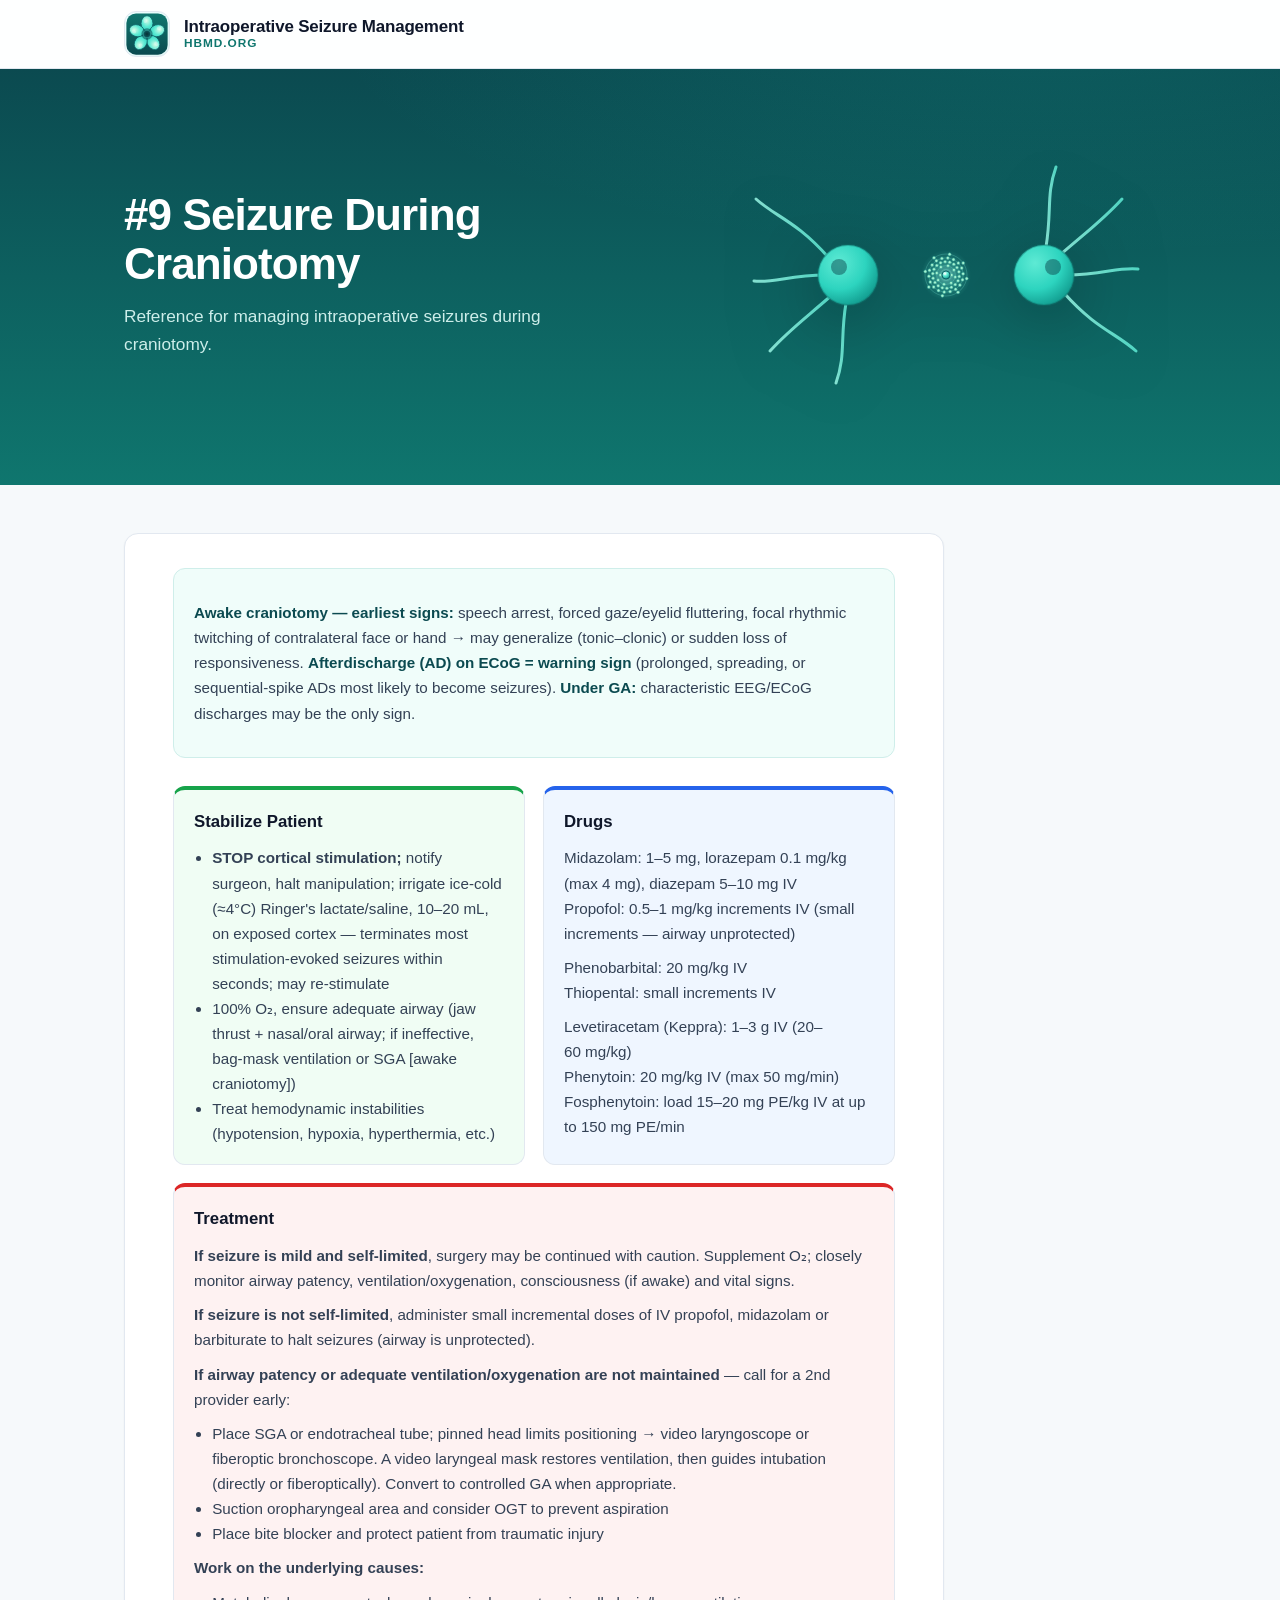
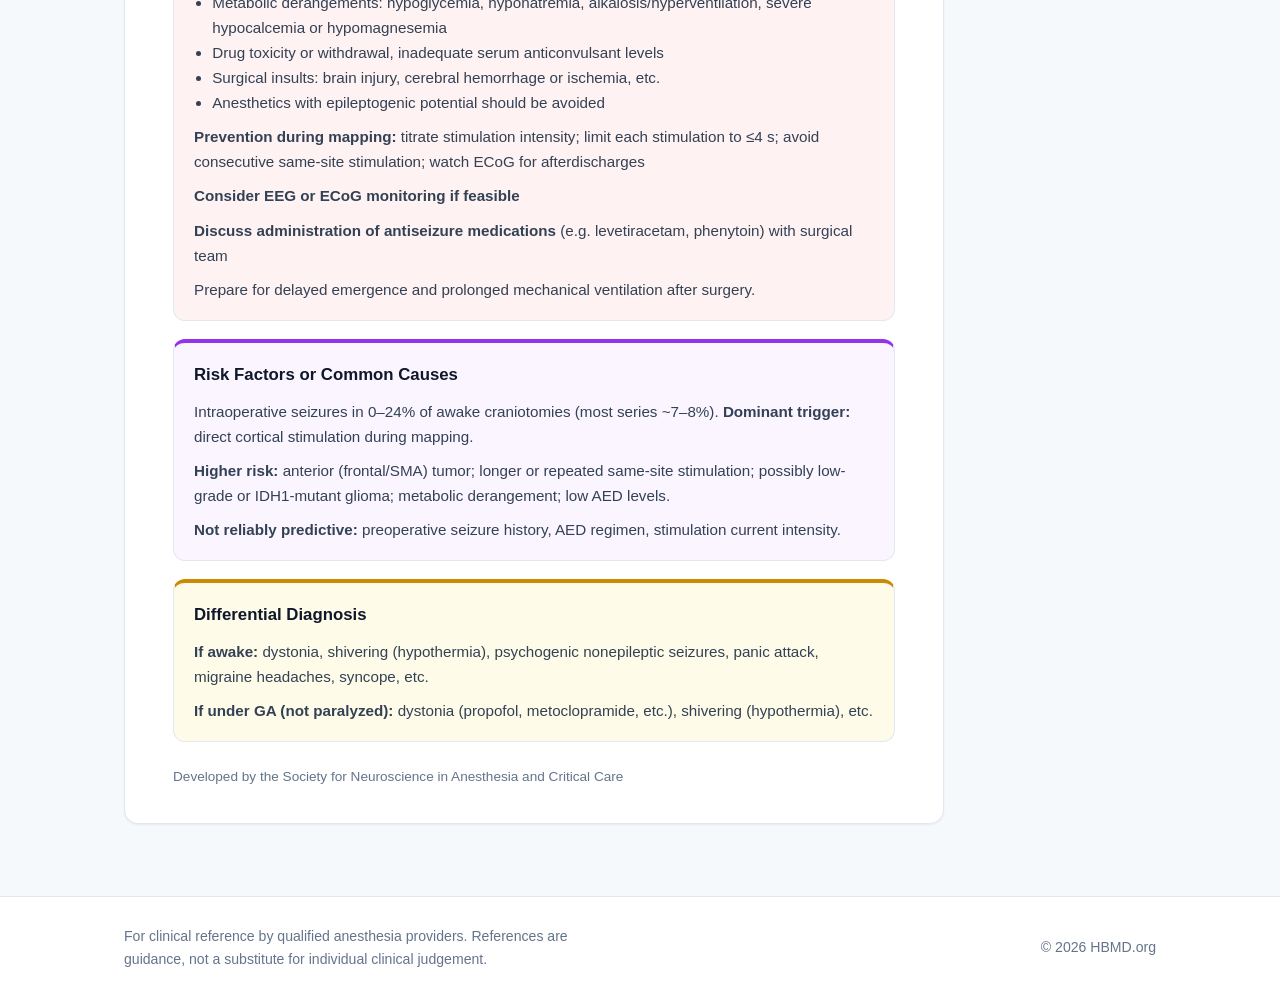
==== index.html @ 7f41ca07 "First iteration" ====
<!DOCTYPE html>
<html lang="en">
<head>
  <meta charset="utf-8" />
  <meta name="viewport" content="width=device-width, initial-scale=1" />
  <title>Seizure During Craniotomy — HBMD.org</title>
  <link rel="icon" href="assets/gaba-receptor.svg" type="image/svg+xml" />
  <link rel="stylesheet" href="assets/style.css" />
  <script data-goatcounter="https://hbmd.goatcounter.com/count"
      async src="//gc.zgo.at/count.js"></script>
</head>
<body>
<header class="site-header">
  <div class="container header-inner">
    <a class="brand" href="index.html">
      <img class="brand__logo" src="assets/gaba-receptor.svg" alt="GABA receptor logo" />
      <span class="brand__text">
        <span class="brand__title">Intraoperative Seizure Management</span>
        <span class="brand__sub">HBMD.org</span>
      </span>
    </a>
  </div>
</header>

<section class="hero">
  <div class="container hero-inner">
    <div>
      <h1>#9 Seizure During Craniotomy</h1>
      <p>Reference for managing intraoperative seizures during craniotomy.</p>
    </div>
    <img class="hero__art" src="assets/neurons-xenon.svg" alt="Two neurons with a xenon atom at the synapse" />
  </div>
</section>

<main>
  <div class="container">
    <article class="prose">
      <div class="callout">
        <p>
          <strong>Awake craniotomy — earliest signs:</strong> speech arrest, forced gaze/eyelid fluttering,
          focal rhythmic twitching of contralateral face or hand &rarr; may generalize (tonic&ndash;clonic) or
          sudden loss of responsiveness. <strong>Afterdischarge (AD) on ECoG = warning sign</strong>
          (prolonged, spreading, or sequential-spike ADs most likely to become seizures).
          <strong>Under GA:</strong> characteristic EEG/ECoG discharges may be the only sign.
        </p>
      </div>

      <div class="panel-grid">
        <div class="panel panel--stabilize">
          <h2>Stabilize Patient</h2>
          <ul>
            <li><strong>STOP cortical stimulation;</strong> notify surgeon, halt manipulation; irrigate ice-cold (&asymp;4&deg;C) Ringer's lactate/saline, 10&ndash;20&nbsp;mL, on exposed cortex &mdash; terminates most stimulation-evoked seizures within seconds; may re-stimulate</li>
            <li>100% O&#8322;, ensure adequate airway (jaw thrust + nasal/oral airway; if ineffective, bag-mask ventilation or SGA [awake craniotomy])</li>
            <li>Treat hemodynamic instabilities (hypotension, hypoxia, hyperthermia, etc.)</li>
          </ul>
        </div>

        <div class="panel panel--drugs">
          <h2>Drugs</h2>
          <p>Midazolam: 1&ndash;5&nbsp;mg, lorazepam 0.1&nbsp;mg/kg (max 4&nbsp;mg), diazepam 5&ndash;10&nbsp;mg IV<br>
          Propofol: 0.5&ndash;1&nbsp;mg/kg increments IV (small increments &mdash; airway unprotected)</p>
          <p>Phenobarbital: 20&nbsp;mg/kg IV<br>
          Thiopental: small increments IV</p>
          <p>Levetiracetam (Keppra): 1&ndash;3&nbsp;g IV (20&ndash;60&nbsp;mg/kg)<br>
          Phenytoin: 20&nbsp;mg/kg IV (max 50&nbsp;mg/min)<br>
          Fosphenytoin: load 15&ndash;20&nbsp;mg PE/kg IV at up to 150&nbsp;mg PE/min</p>
        </div>

        <div class="panel panel--treatment panel--full">
          <h2>Treatment</h2>
          <p><strong>If seizure is mild and self-limited</strong>, surgery may be continued with caution. Supplement O&#8322;; closely monitor airway patency, ventilation/oxygenation, consciousness (if awake) and vital signs.</p>
          <p><strong>If seizure is not self-limited</strong>, administer small incremental doses of IV propofol, midazolam or barbiturate to halt seizures (airway is unprotected).</p>
          <p><strong>If airway patency or adequate ventilation/oxygenation are not maintained</strong> &mdash; call for a 2nd provider early:</p>
          <ul>
            <li>Place SGA or endotracheal tube; pinned head limits positioning &rarr; video laryngoscope or fiberoptic bronchoscope. A video laryngeal mask restores ventilation, then guides intubation (directly or fiberoptically). Convert to controlled GA when appropriate.</li>
            <li>Suction oropharyngeal area and consider OGT to prevent aspiration</li>
            <li>Place bite blocker and protect patient from traumatic injury</li>
          </ul>
          <p><strong>Work on the underlying causes:</strong></p>
          <ul>
            <li>Metabolic derangements: hypoglycemia, hyponatremia, alkalosis/hyperventilation, severe hypocalcemia or hypomagnesemia</li>
            <li>Drug toxicity or withdrawal, inadequate serum anticonvulsant levels</li>
            <li>Surgical insults: brain injury, cerebral hemorrhage or ischemia, etc.</li>
            <li>Anesthetics with epileptogenic potential should be avoided</li>
          </ul>
          <p><strong>Prevention during mapping:</strong> titrate stimulation intensity; limit each stimulation to &le;4&nbsp;s; avoid consecutive same-site stimulation; watch ECoG for afterdischarges</p>
          <p><strong>Consider EEG or ECoG monitoring if feasible</strong></p>
          <p><strong>Discuss administration of antiseizure medications</strong> (e.g. levetiracetam, phenytoin) with surgical team</p>
          <p>Prepare for delayed emergence and prolonged mechanical ventilation after surgery.</p>
        </div>

        <div class="panel panel--risk panel--full">
          <h2>Risk Factors or Common Causes</h2>
          <p>Intraoperative seizures in 0&ndash;24% of awake craniotomies (most series ~7&ndash;8%). <strong>Dominant trigger:</strong> direct cortical stimulation during mapping.</p>
          <p><strong>Higher risk:</strong> anterior (frontal/SMA) tumor; longer or repeated same-site stimulation; possibly low-grade or IDH1-mutant glioma; metabolic derangement; low AED levels.</p>
          <p><strong>Not reliably predictive:</strong> preoperative seizure history, AED regimen, stimulation current intensity.</p>
        </div>

        <div class="panel panel--ddx panel--full">
          <h2>Differential Diagnosis</h2>
          <p><strong>If awake:</strong> dystonia, shivering (hypothermia), psychogenic nonepileptic seizures, panic attack, migraine headaches, syncope, etc.</p>
          <p><strong>If under GA (not paralyzed):</strong> dystonia (propofol, metoclopramide, etc.), shivering (hypothermia), etc.</p>
        </div>
      </div>

      <p class="protocol-credit">Developed by the Society for Neuroscience in Anesthesia and Critical Care</p>
    </article>
  </div>
</main>

<footer class="site-footer">
  <div class="container footer-inner">
    <span class="disclaimer">For clinical reference by qualified anesthesia providers. References are guidance, not a substitute for individual clinical judgement.</span>
    <span>&copy; 2026 HBMD.org</span>
  </div>
</footer>
</body>
</html>
---- assets/style.css ----
/* Neuro Anesthesia Protocols — stylesheet
   Modern, professional, clinical teal/blue theme. */

:root {
  --teal-900: #0b4a50;
  --teal-800: #0d5a61;
  --teal-700: #0f766e;
  --teal-600: #128a80;
  --teal-500: #14b8a6;
  --teal-050: #ecfeff;

  --ink: #0f172a;
  --body: #334155;
  --muted: #64748b;
  --bg: #f6f9fb;
  --surface: #ffffff;
  --border: #e2e8f0;
  --shadow: 0 1px 2px rgba(15, 23, 42, .04), 0 8px 24px rgba(15, 23, 42, .06);
  --shadow-sm: 0 1px 2px rgba(15, 23, 42, .06);

  --maxw: 1080px;
  --radius: 14px;
  --font: -apple-system, BlinkMacSystemFont, "Segoe UI", Roboto, Helvetica, Arial,
    "Helvetica Neue", sans-serif;
}

* { box-sizing: border-box; }

.sr-only {
  position: absolute; width: 1px; height: 1px;
  padding: 0; margin: -1px; overflow: hidden;
  clip: rect(0, 0, 0, 0); white-space: nowrap; border: 0;
}

html { scroll-behavior: smooth; }

body {
  margin: 0;
  font-family: var(--font);
  color: var(--body);
  background: var(--bg);
  line-height: 1.65;
  -webkit-font-smoothing: antialiased;
}

a { color: var(--teal-700); text-decoration: none; }
a:hover { text-decoration: underline; }

.container { max-width: var(--maxw); margin: 0 auto; padding: 0 24px; }

/* ---------- Header ---------- */
.site-header {
  position: sticky;
  top: 0;
  z-index: 50;
  background: rgba(255, 255, 255, .88);
  backdrop-filter: saturate(180%) blur(10px);
  border-bottom: 1px solid var(--border);
}

.header-inner {
  display: flex;
  align-items: center;
  gap: 16px;
  min-height: 68px;
}

.brand {
  display: flex;
  align-items: center;
  gap: 14px;
  color: var(--ink);
  font-weight: 700;
}
.brand:hover { text-decoration: none; }

.brand__logo {
  width: 46px;
  height: 46px;
  flex: none;
  border-radius: 12px;
  background: linear-gradient(135deg, var(--teal-050), #dff6f4);
  border: 1px solid var(--border);
  object-fit: cover;
  display: block;
}

.brand__text { display: flex; flex-direction: column; line-height: 1.15; }
.brand__title { font-size: 1.06rem; letter-spacing: -.01em; }
.brand__sub {
  font-size: .74rem;
  font-weight: 600;
  color: var(--teal-700);
  text-transform: uppercase;
  letter-spacing: .08em;
}

/* ---------- Hero ---------- */
.hero {
  background:
    radial-gradient(1200px 380px at 82% -10%, rgba(20, 184, 166, .16), transparent 60%),
    linear-gradient(180deg, #0b4a50 0%, #0f766e 100%);
  color: #eafaf8;
  overflow: hidden;
}
.hero-inner {
  display: grid;
  grid-template-columns: 1.15fr .85fr;
  gap: 32px;
  align-items: center;
  padding: 56px 24px 60px;
}
.hero h1 {
  margin: 0 0 14px;
  font-size: clamp(1.9rem, 4vw, 2.75rem);
  line-height: 1.1;
  letter-spacing: -.02em;
  color: #ffffff;
}
.hero p { margin: 0; font-size: 1.08rem; color: #cdeeea; max-width: 46ch; }
.hero__art {
  width: 100%;
  height: auto;
  max-width: 420px;
  justify-self: end;
  filter: drop-shadow(0 12px 30px rgba(0, 0, 0, .25));
}

/* ---------- Main ---------- */
main { padding: 48px 0 72px; }

/* ---------- Protocol article ---------- */
.article-wrap { display: grid; grid-template-columns: 1fr; gap: 24px; }
.prose {
  background: var(--surface);
  border: 1px solid var(--border);
  border-radius: var(--radius);
  box-shadow: var(--shadow-sm);
  padding: 34px clamp(20px, 4vw, 48px);
  max-width: 820px;
}
.prose h2 { color: var(--ink); margin-top: 1.8em; font-size: 1.3rem; }
.prose h3 { color: var(--ink); font-size: 1.08rem; }
.prose h2:first-child, .prose h3:first-child { margin-top: 0; }
.prose ul, .prose ol { padding-left: 1.3em; }
.prose table { border-collapse: collapse; width: 100%; margin: 1em 0; font-size: .95rem; }
.prose th, .prose td { border: 1px solid var(--border); padding: 8px 12px; text-align: left; }
.prose th { background: var(--teal-050); color: var(--teal-900); }
.prose h1 {
  color: var(--ink); font-size: 1.6rem; letter-spacing: -.01em;
  margin: 0 0 .6em; padding-bottom: .3em; border-bottom: 1px solid var(--border);
}
.prose code {
  background: #f1f5f9; border: 1px solid var(--border); border-radius: 5px;
  padding: .1em .4em; font-size: .9em;
}
.prose pre {
  background: #0b4a50; color: #eafaf8; border-radius: 10px;
  padding: 14px 16px; overflow-x: auto;
}
.prose pre code { background: none; border: 0; padding: 0; color: inherit; }
.prose img { max-width: 100%; height: auto; border-radius: 8px; }
.prose blockquote {
  margin: 1em 0; padding: .4em 1em; color: var(--muted);
  border-left: 3px solid var(--teal-500); background: #f8fafc; border-radius: 0 8px 8px 0;
}

/* Anchored headings clear the sticky header when jumped to */
.prose h1, .prose h2, .prose h3, .prose h4 { scroll-margin-top: 84px; }

/* Intro callout summarizing the earliest warning signs */
.callout {
  background: #f0fdfa;
  border: 1px solid #cfeeea;
  border-radius: 12px;
  padding: 16px 20px;
  margin: 0 0 28px;
  font-size: .95rem;
  color: var(--body);
}
.callout strong { color: var(--teal-900); }

/* Color-coded protocol panels, mirroring the source reference card */
.panel-grid {
  display: grid;
  grid-template-columns: 1fr 1fr;
  gap: 18px;
  margin: 0 0 18px;
}
.panel {
  border-radius: 12px;
  padding: 18px 20px;
  border: 1px solid var(--border);
  border-top-width: 4px;
}
.panel h2 {
  margin: 0 0 10px;
  font-size: 1.05rem;
  color: var(--ink);
}
.panel p, .panel ul { margin: 0 0 .6em; font-size: .95rem; }
.panel ul:last-child, .panel p:last-child { margin-bottom: 0; }
.panel ul { padding-left: 1.2em; }
.panel--full { grid-column: 1 / -1; }

.panel--stabilize { background: #f0fdf4; border-top-color: #16a34a; }
.panel--drugs { background: #eff6ff; border-top-color: #2563eb; }
.panel--treatment { background: #fef2f2; border-top-color: #dc2626; }
.panel--risk { background: #faf5ff; border-top-color: #9333ea; }
.panel--ddx { background: #fefce8; border-top-color: #ca8a04; }

.protocol-credit {
  font-size: .85rem; color: var(--muted); margin: 24px 0 0;
}

/* ---------- Footer ---------- */
.site-footer {
  border-top: 1px solid var(--border);
  background: var(--surface);
  color: var(--muted);
  font-size: .88rem;
}
.footer-inner {
  padding: 28px 24px;
  display: flex; flex-wrap: wrap; gap: 8px 20px;
  align-items: center; justify-content: space-between;
}
.footer-inner .disclaimer { max-width: 62ch; }

/* ---------- Responsive ---------- */
@media (max-width: 820px) {
  .hero-inner { grid-template-columns: 1fr; text-align: left; }
  .hero__art { justify-self: start; max-width: 300px; margin-top: 8px; }
}
@media (max-width: 680px) {
  .panel-grid { grid-template-columns: 1fr; }
}
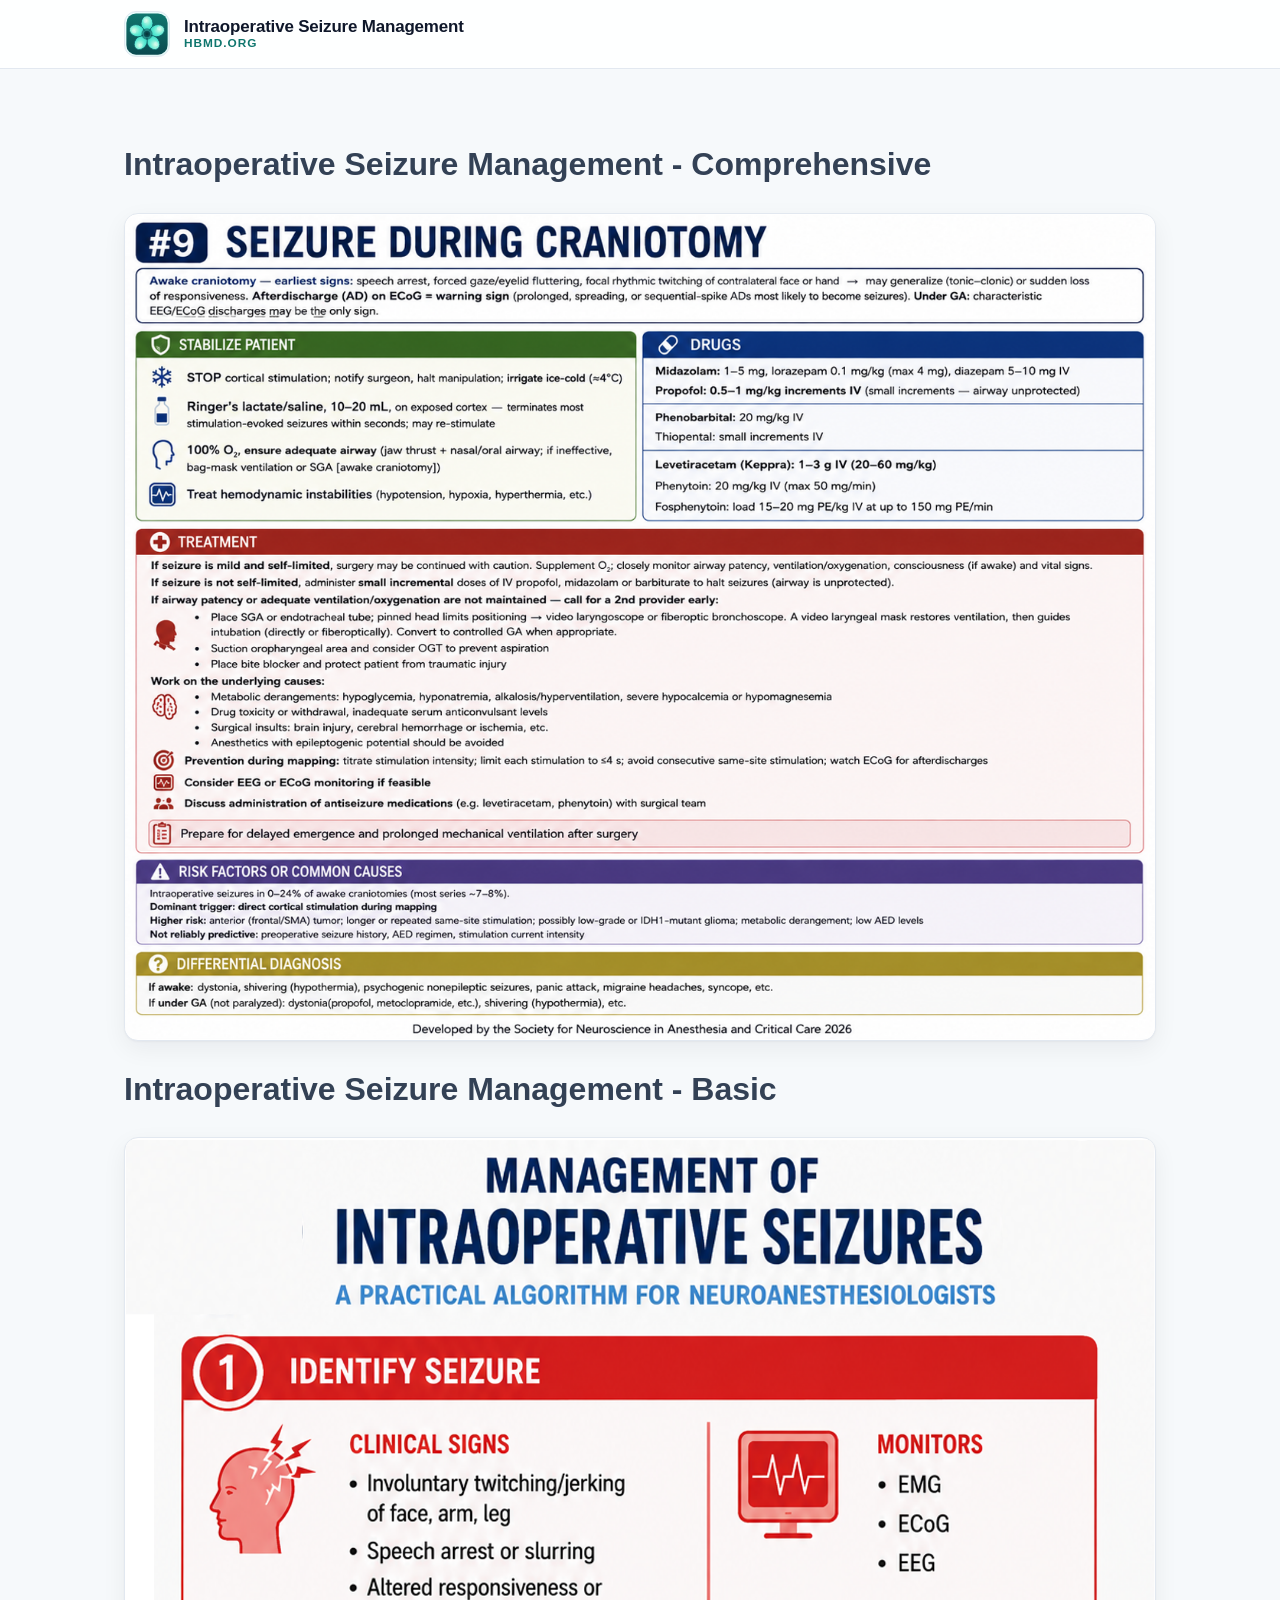
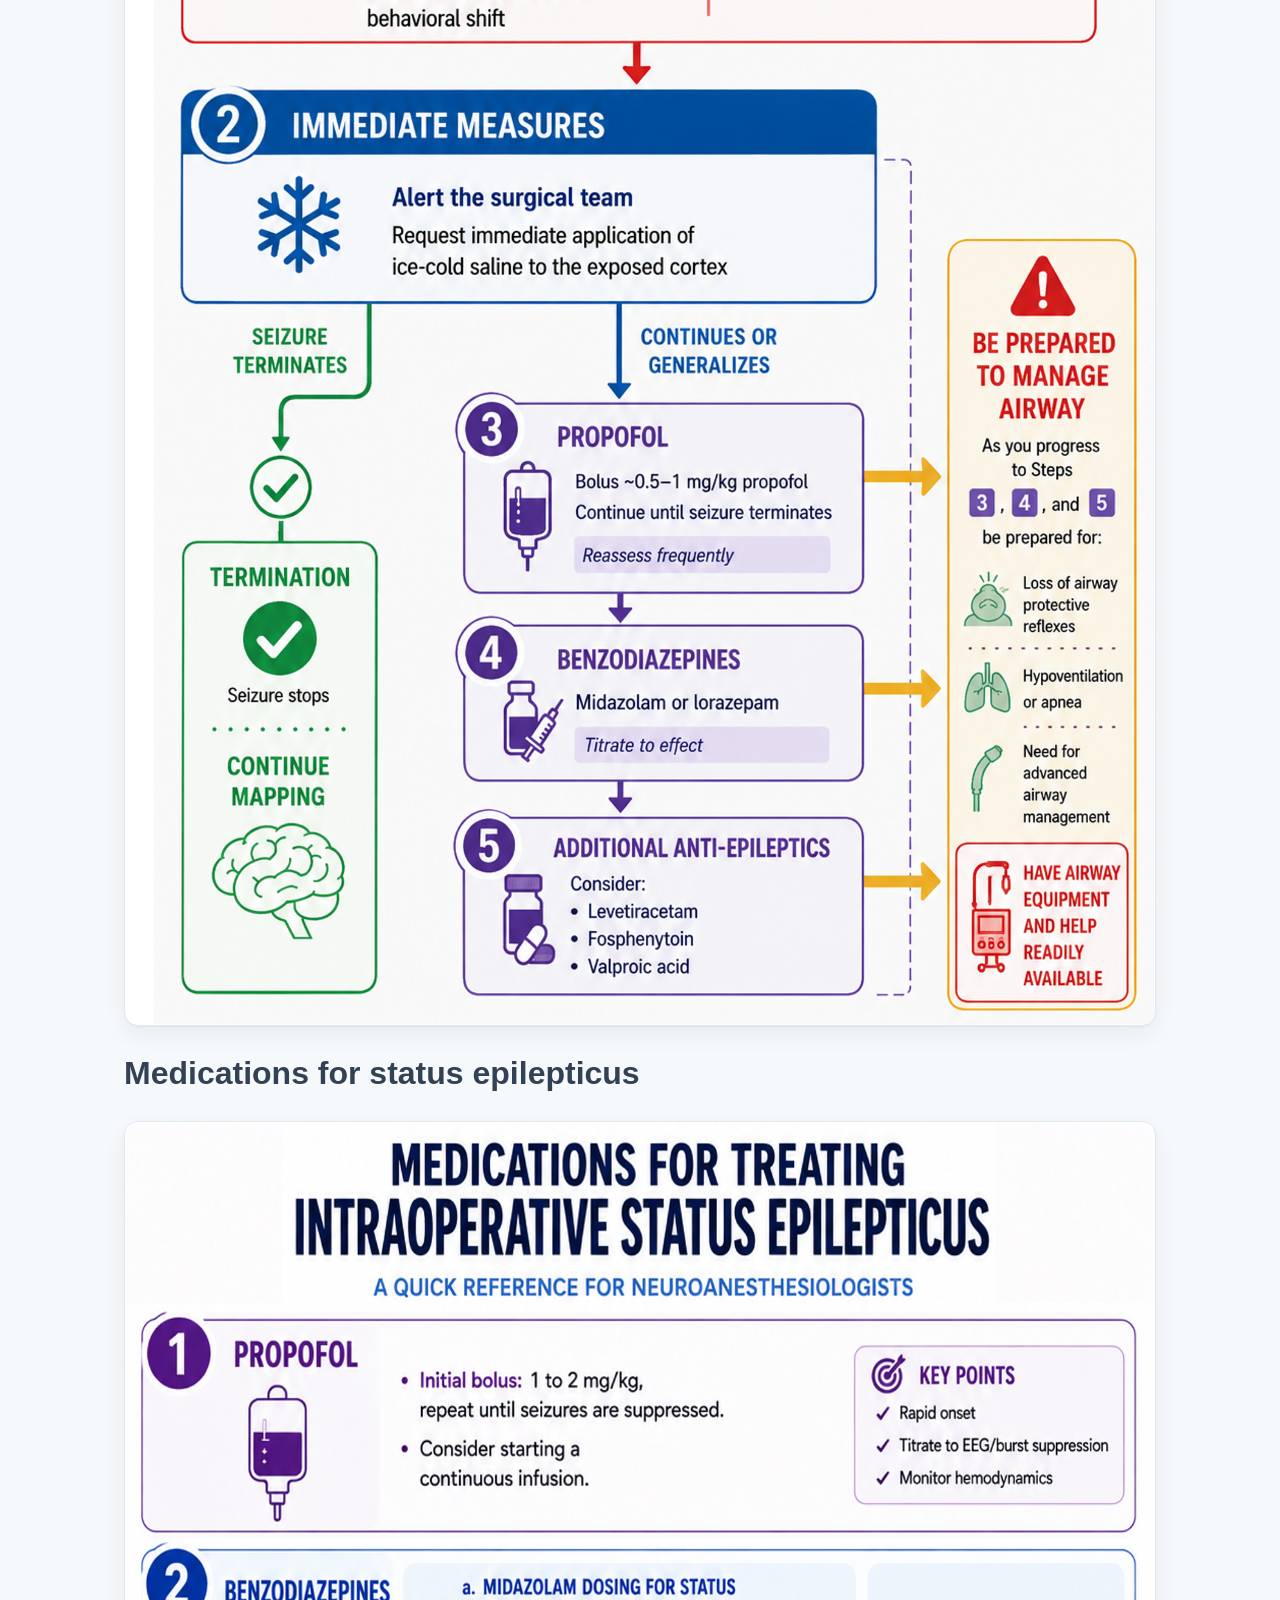
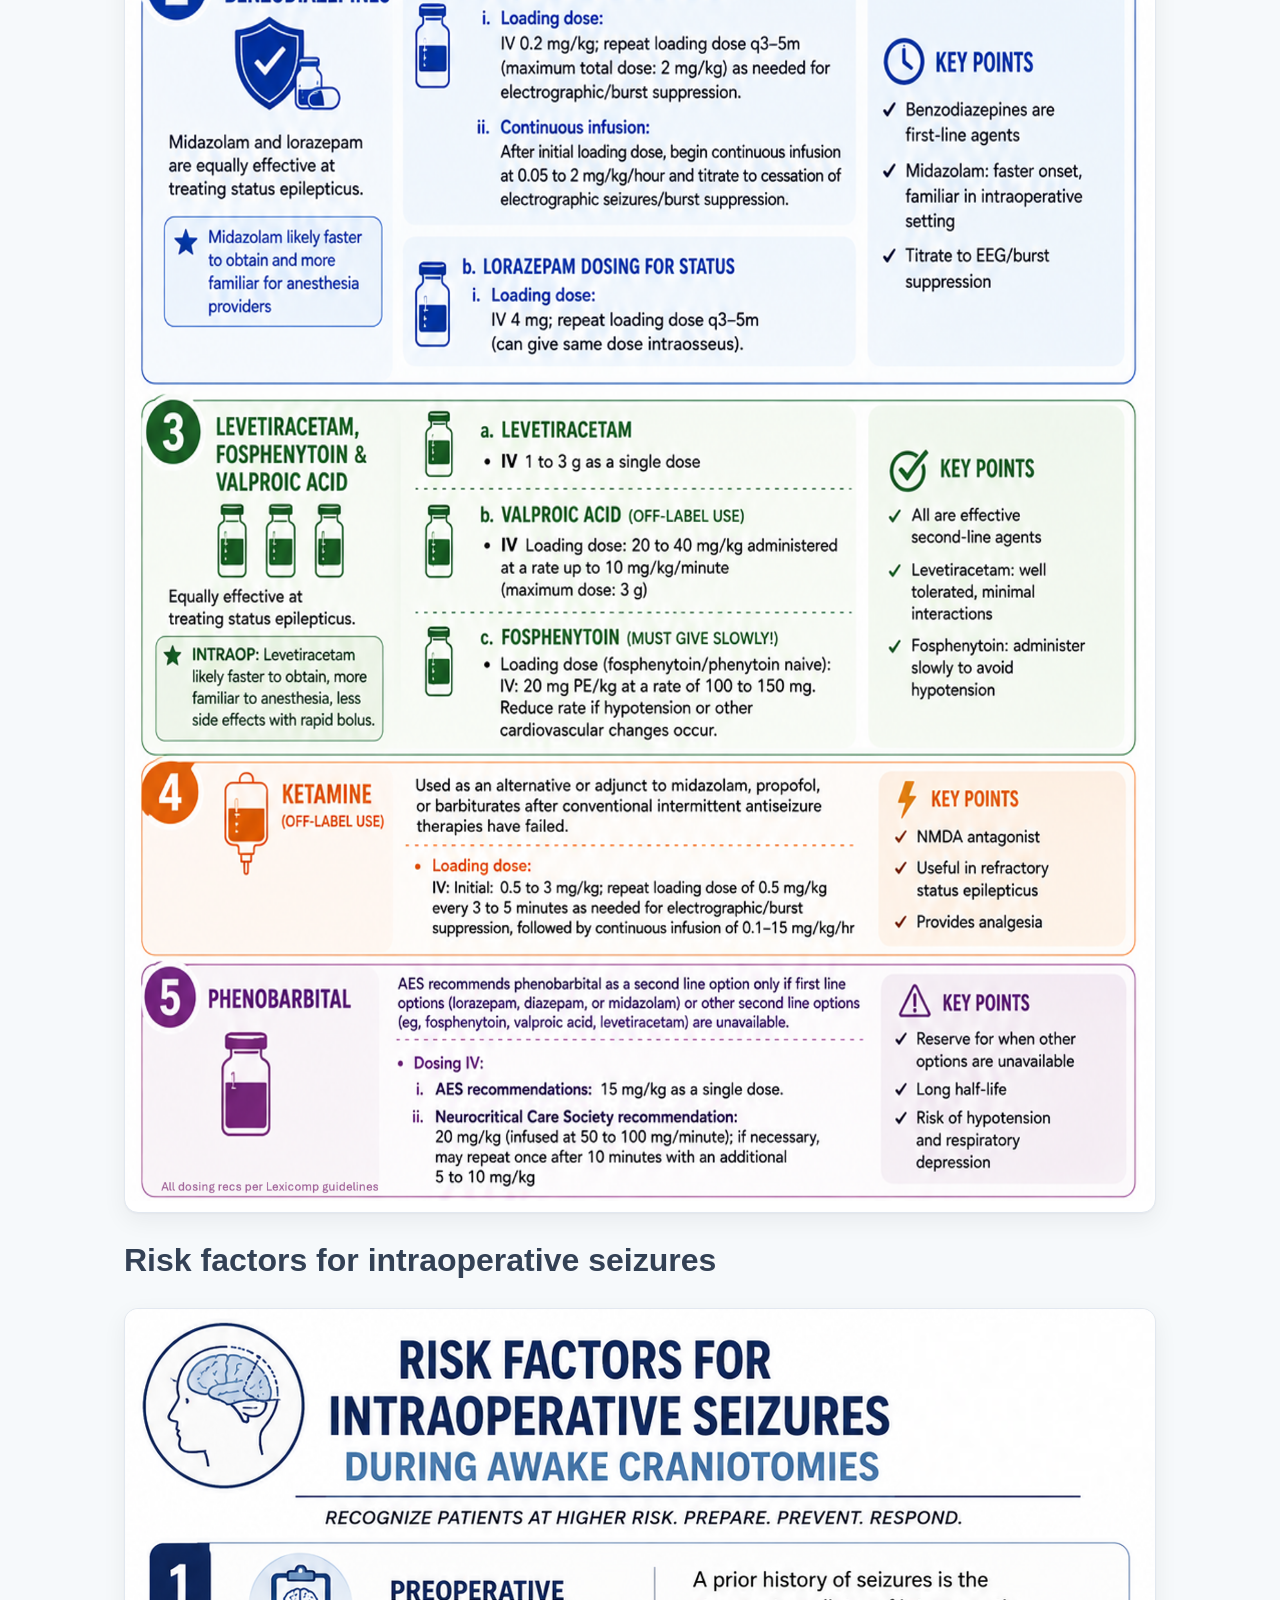
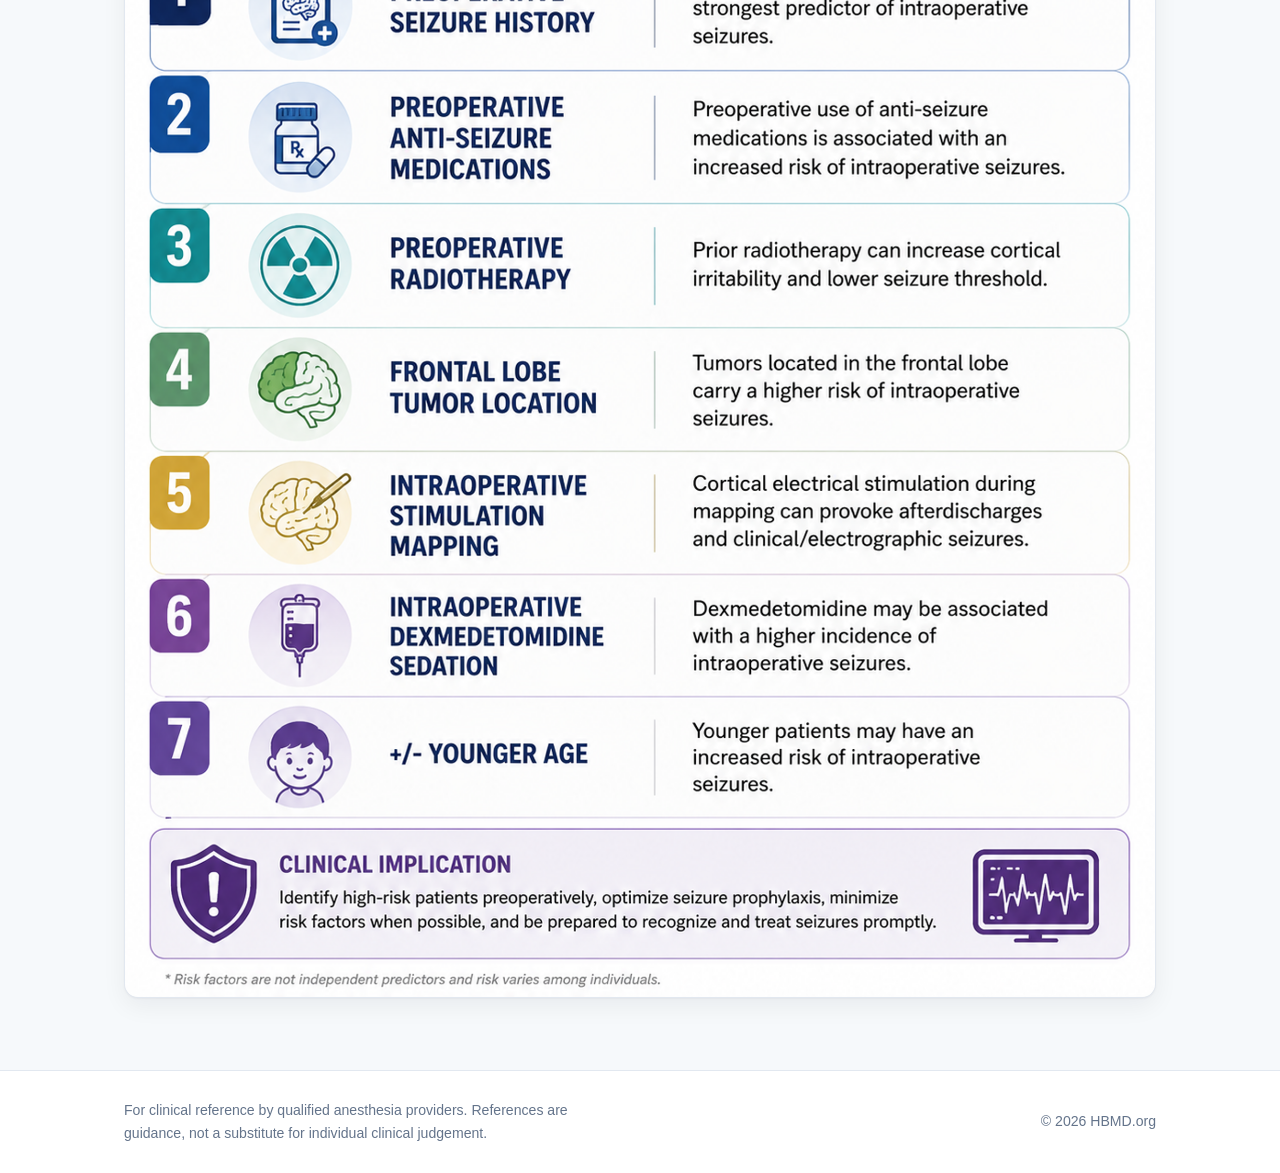
==== commit 951fec25: "Static page" ====
--- a/index.html
+++ b/index.html
@@ -22,89 +22,24 @@
   </div>
 </header>
 
-<section class="hero">
-  <div class="container hero-inner">
-    <div>
-      <h1>#9 Seizure During Craniotomy</h1>
-      <p>Reference for managing intraoperative seizures during craniotomy.</p>
-    </div>
-    <img class="hero__art" src="assets/neurons-xenon.svg" alt="Two neurons with a xenon atom at the synapse" />
-  </div>
-</section>
-
 <main>
   <div class="container">
-    <article class="prose">
-      <div class="callout">
-        <p>
-          <strong>Awake craniotomy — earliest signs:</strong> speech arrest, forced gaze/eyelid fluttering,
-          focal rhythmic twitching of contralateral face or hand &rarr; may generalize (tonic&ndash;clonic) or
-          sudden loss of responsiveness. <strong>Afterdischarge (AD) on ECoG = warning sign</strong>
-          (prolonged, spreading, or sequential-spike ADs most likely to become seizures).
-          <strong>Under GA:</strong> characteristic EEG/ECoG discharges may be the only sign.
-        </p>
-      </div>
-
-      <div class="panel-grid">
-        <div class="panel panel--stabilize">
-          <h2>Stabilize Patient</h2>
-          <ul>
-            <li><strong>STOP cortical stimulation;</strong> notify surgeon, halt manipulation; irrigate ice-cold (&asymp;4&deg;C) Ringer's lactate/saline, 10&ndash;20&nbsp;mL, on exposed cortex &mdash; terminates most stimulation-evoked seizures within seconds; may re-stimulate</li>
-            <li>100% O&#8322;, ensure adequate airway (jaw thrust + nasal/oral airway; if ineffective, bag-mask ventilation or SGA [awake craniotomy])</li>
-            <li>Treat hemodynamic instabilities (hypotension, hypoxia, hyperthermia, etc.)</li>
-          </ul>
-        </div>
-
-        <div class="panel panel--drugs">
-          <h2>Drugs</h2>
-          <p>Midazolam: 1&ndash;5&nbsp;mg, lorazepam 0.1&nbsp;mg/kg (max 4&nbsp;mg), diazepam 5&ndash;10&nbsp;mg IV<br>
-          Propofol: 0.5&ndash;1&nbsp;mg/kg increments IV (small increments &mdash; airway unprotected)</p>
-          <p>Phenobarbital: 20&nbsp;mg/kg IV<br>
-          Thiopental: small increments IV</p>
-          <p>Levetiracetam (Keppra): 1&ndash;3&nbsp;g IV (20&ndash;60&nbsp;mg/kg)<br>
-          Phenytoin: 20&nbsp;mg/kg IV (max 50&nbsp;mg/min)<br>
-          Fosphenytoin: load 15&ndash;20&nbsp;mg PE/kg IV at up to 150&nbsp;mg PE/min</p>
-        </div>
-
-        <div class="panel panel--treatment panel--full">
-          <h2>Treatment</h2>
-          <p><strong>If seizure is mild and self-limited</strong>, surgery may be continued with caution. Supplement O&#8322;; closely monitor airway patency, ventilation/oxygenation, consciousness (if awake) and vital signs.</p>
-          <p><strong>If seizure is not self-limited</strong>, administer small incremental doses of IV propofol, midazolam or barbiturate to halt seizures (airway is unprotected).</p>
-          <p><strong>If airway patency or adequate ventilation/oxygenation are not maintained</strong> &mdash; call for a 2nd provider early:</p>
-          <ul>
-            <li>Place SGA or endotracheal tube; pinned head limits positioning &rarr; video laryngoscope or fiberoptic bronchoscope. A video laryngeal mask restores ventilation, then guides intubation (directly or fiberoptically). Convert to controlled GA when appropriate.</li>
-            <li>Suction oropharyngeal area and consider OGT to prevent aspiration</li>
-            <li>Place bite blocker and protect patient from traumatic injury</li>
-          </ul>
-          <p><strong>Work on the underlying causes:</strong></p>
-          <ul>
-            <li>Metabolic derangements: hypoglycemia, hyponatremia, alkalosis/hyperventilation, severe hypocalcemia or hypomagnesemia</li>
-            <li>Drug toxicity or withdrawal, inadequate serum anticonvulsant levels</li>
-            <li>Surgical insults: brain injury, cerebral hemorrhage or ischemia, etc.</li>
-            <li>Anesthetics with epileptogenic potential should be avoided</li>
-          </ul>
-          <p><strong>Prevention during mapping:</strong> titrate stimulation intensity; limit each stimulation to &le;4&nbsp;s; avoid consecutive same-site stimulation; watch ECoG for afterdischarges</p>
-          <p><strong>Consider EEG or ECoG monitoring if feasible</strong></p>
-          <p><strong>Discuss administration of antiseizure medications</strong> (e.g. levetiracetam, phenytoin) with surgical team</p>
-          <p>Prepare for delayed emergence and prolonged mechanical ventilation after surgery.</p>
-        </div>
-
-        <div class="panel panel--risk panel--full">
-          <h2>Risk Factors or Common Causes</h2>
-          <p>Intraoperative seizures in 0&ndash;24% of awake craniotomies (most series ~7&ndash;8%). <strong>Dominant trigger:</strong> direct cortical stimulation during mapping.</p>
-          <p><strong>Higher risk:</strong> anterior (frontal/SMA) tumor; longer or repeated same-site stimulation; possibly low-grade or IDH1-mutant glioma; metabolic derangement; low AED levels.</p>
-          <p><strong>Not reliably predictive:</strong> preoperative seizure history, AED regimen, stimulation current intensity.</p>
-        </div>
-
-        <div class="panel panel--ddx panel--full">
-          <h2>Differential Diagnosis</h2>
-          <p><strong>If awake:</strong> dystonia, shivering (hypothermia), psychogenic nonepileptic seizures, panic attack, migraine headaches, syncope, etc.</p>
-          <p><strong>If under GA (not paralyzed):</strong> dystonia (propofol, metoclopramide, etc.), shivering (hypothermia), etc.</p>
-        </div>
-      </div>
-
-      <p class="protocol-credit">Developed by the Society for Neuroscience in Anesthesia and Critical Care</p>
-    </article>
+    <h1>Intraoperative Seizure Management - Comprehensive</h1>
+    <div class="protocol-images">
+      <img src="assets/img/seizure-during-craniotomy.png" alt="#9 Seizure During Craniotomy reference card" />
+    </div>
+    <h1>Intraoperative Seizure Management - Basic</h1>
+    <div class="protocol-images">
+      <img src="assets/img/intraop-seizure-flowchart.png" alt="Management of Intraoperative Seizures — a practical algorithm for neuroanesthesiologists" />
+    </div>
+    <h1>Medications for status epilepticus</h1>
+    <div class="protocol-images">
+      <img src="assets/img/status-epilepticus-medications.png" alt="Medications for treating intraoperative status epilepticus — a quick reference for neuroanesthesiologists" />
+    </div>
+    <h1>Risk factors for intraoperative seizures</h1>
+    <div class="protocol-images">
+      <img src="assets/img/risk-factors-intraop-seizures.png" alt="Risk factors for intraoperative seizures during awake craniotomies" />
+    </div>
   </div>
 </main>
 
--- a/assets/style.css
+++ b/assets/style.css
@@ -129,88 +129,20 @@
 /* ---------- Main ---------- */
 main { padding: 48px 0 72px; }
 
-/* ---------- Protocol article ---------- */
-.article-wrap { display: grid; grid-template-columns: 1fr; gap: 24px; }
-.prose {
+/* ---------- Protocol images ---------- */
+.protocol-images {
+  display: flex;
+  flex-direction: column;
+  align-items: center;
+  gap: 32px;
+}
+.protocol-images img {
+  max-width: 100%;
+  height: auto;
   background: var(--surface);
   border: 1px solid var(--border);
   border-radius: var(--radius);
-  box-shadow: var(--shadow-sm);
-  padding: 34px clamp(20px, 4vw, 48px);
-  max-width: 820px;
-}
-.prose h2 { color: var(--ink); margin-top: 1.8em; font-size: 1.3rem; }
-.prose h3 { color: var(--ink); font-size: 1.08rem; }
-.prose h2:first-child, .prose h3:first-child { margin-top: 0; }
-.prose ul, .prose ol { padding-left: 1.3em; }
-.prose table { border-collapse: collapse; width: 100%; margin: 1em 0; font-size: .95rem; }
-.prose th, .prose td { border: 1px solid var(--border); padding: 8px 12px; text-align: left; }
-.prose th { background: var(--teal-050); color: var(--teal-900); }
-.prose h1 {
-  color: var(--ink); font-size: 1.6rem; letter-spacing: -.01em;
-  margin: 0 0 .6em; padding-bottom: .3em; border-bottom: 1px solid var(--border);
-}
-.prose code {
-  background: #f1f5f9; border: 1px solid var(--border); border-radius: 5px;
-  padding: .1em .4em; font-size: .9em;
-}
-.prose pre {
-  background: #0b4a50; color: #eafaf8; border-radius: 10px;
-  padding: 14px 16px; overflow-x: auto;
-}
-.prose pre code { background: none; border: 0; padding: 0; color: inherit; }
-.prose img { max-width: 100%; height: auto; border-radius: 8px; }
-.prose blockquote {
-  margin: 1em 0; padding: .4em 1em; color: var(--muted);
-  border-left: 3px solid var(--teal-500); background: #f8fafc; border-radius: 0 8px 8px 0;
-}
-
-/* Anchored headings clear the sticky header when jumped to */
-.prose h1, .prose h2, .prose h3, .prose h4 { scroll-margin-top: 84px; }
-
-/* Intro callout summarizing the earliest warning signs */
-.callout {
-  background: #f0fdfa;
-  border: 1px solid #cfeeea;
-  border-radius: 12px;
-  padding: 16px 20px;
-  margin: 0 0 28px;
-  font-size: .95rem;
-  color: var(--body);
-}
-.callout strong { color: var(--teal-900); }
-
-/* Color-coded protocol panels, mirroring the source reference card */
-.panel-grid {
-  display: grid;
-  grid-template-columns: 1fr 1fr;
-  gap: 18px;
-  margin: 0 0 18px;
-}
-.panel {
-  border-radius: 12px;
-  padding: 18px 20px;
-  border: 1px solid var(--border);
-  border-top-width: 4px;
-}
-.panel h2 {
-  margin: 0 0 10px;
-  font-size: 1.05rem;
-  color: var(--ink);
-}
-.panel p, .panel ul { margin: 0 0 .6em; font-size: .95rem; }
-.panel ul:last-child, .panel p:last-child { margin-bottom: 0; }
-.panel ul { padding-left: 1.2em; }
-.panel--full { grid-column: 1 / -1; }
-
-.panel--stabilize { background: #f0fdf4; border-top-color: #16a34a; }
-.panel--drugs { background: #eff6ff; border-top-color: #2563eb; }
-.panel--treatment { background: #fef2f2; border-top-color: #dc2626; }
-.panel--risk { background: #faf5ff; border-top-color: #9333ea; }
-.panel--ddx { background: #fefce8; border-top-color: #ca8a04; }
-
-.protocol-credit {
-  font-size: .85rem; color: var(--muted); margin: 24px 0 0;
+  box-shadow: var(--shadow);
 }
 
 /* ---------- Footer ---------- */
@@ -232,6 +164,3 @@
   .hero-inner { grid-template-columns: 1fr; text-align: left; }
   .hero__art { justify-self: start; max-width: 300px; margin-top: 8px; }
 }
-@media (max-width: 680px) {
-  .panel-grid { grid-template-columns: 1fr; }
-}
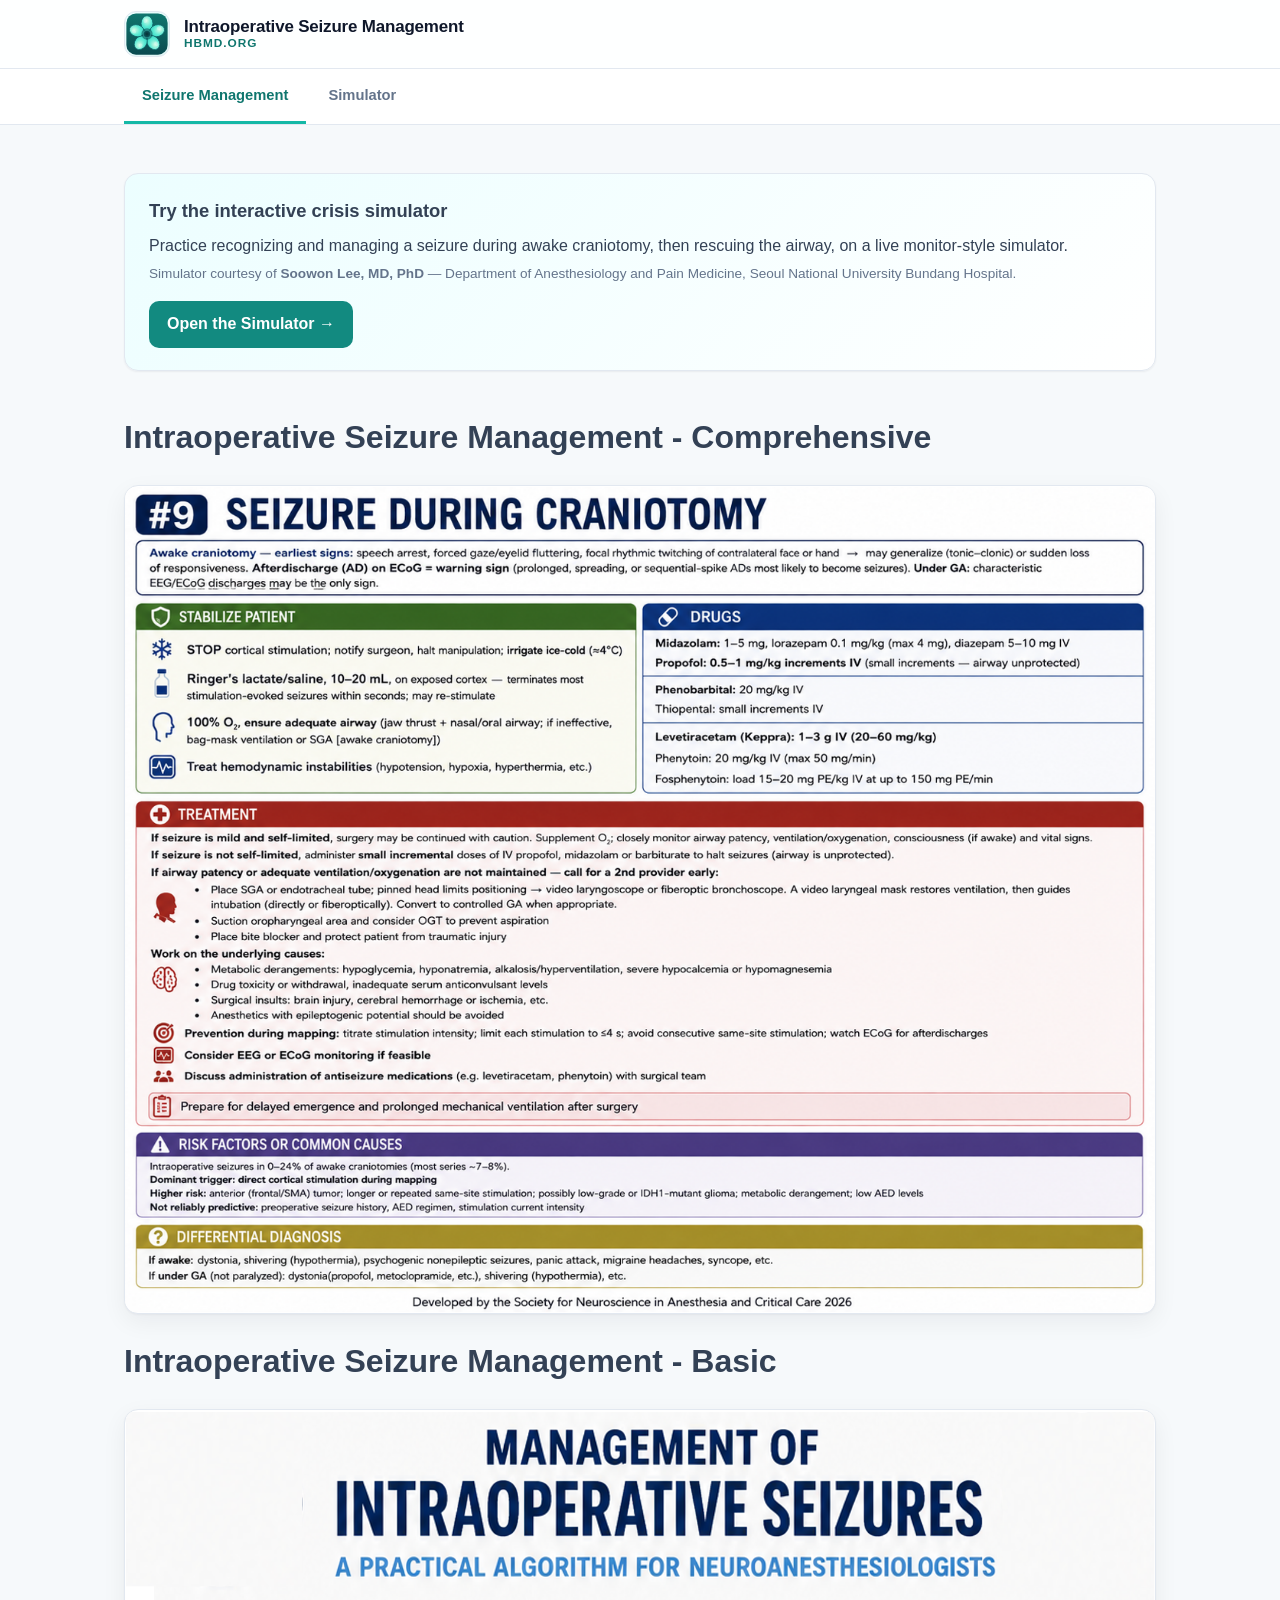
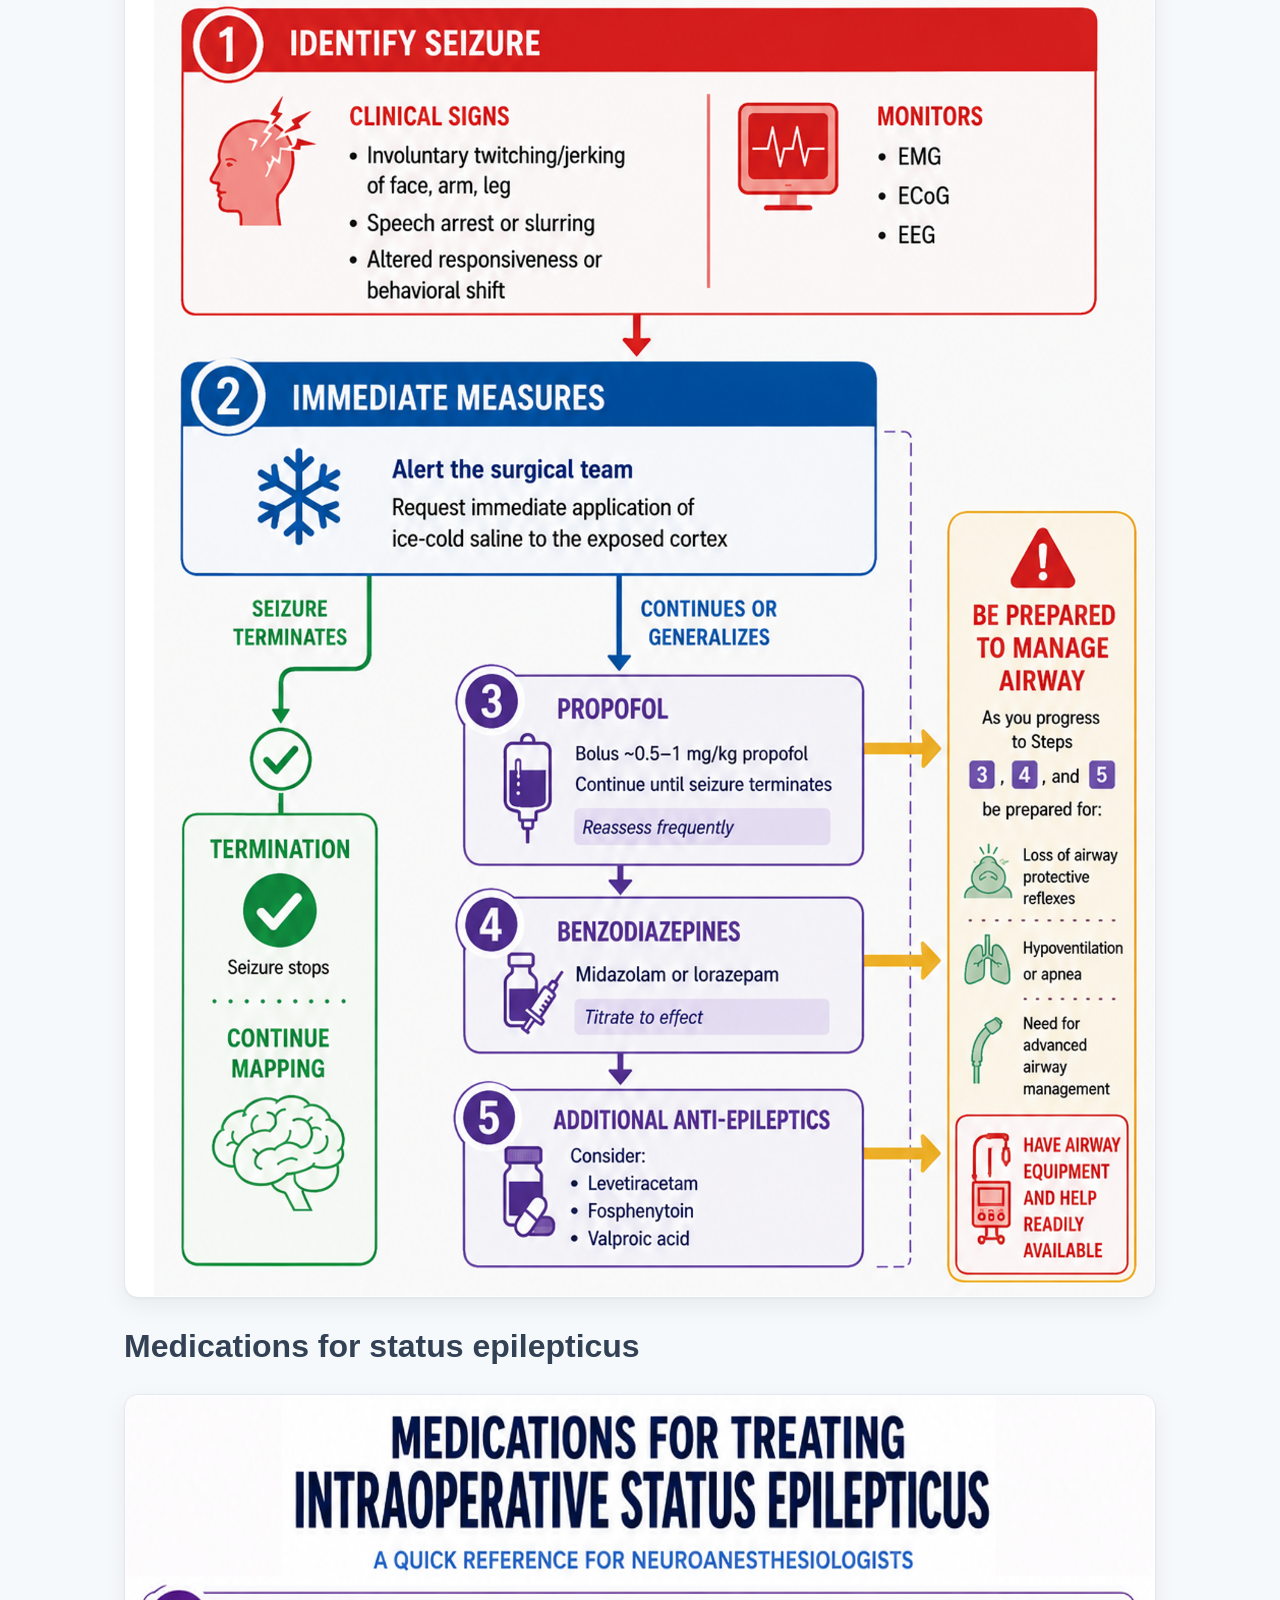
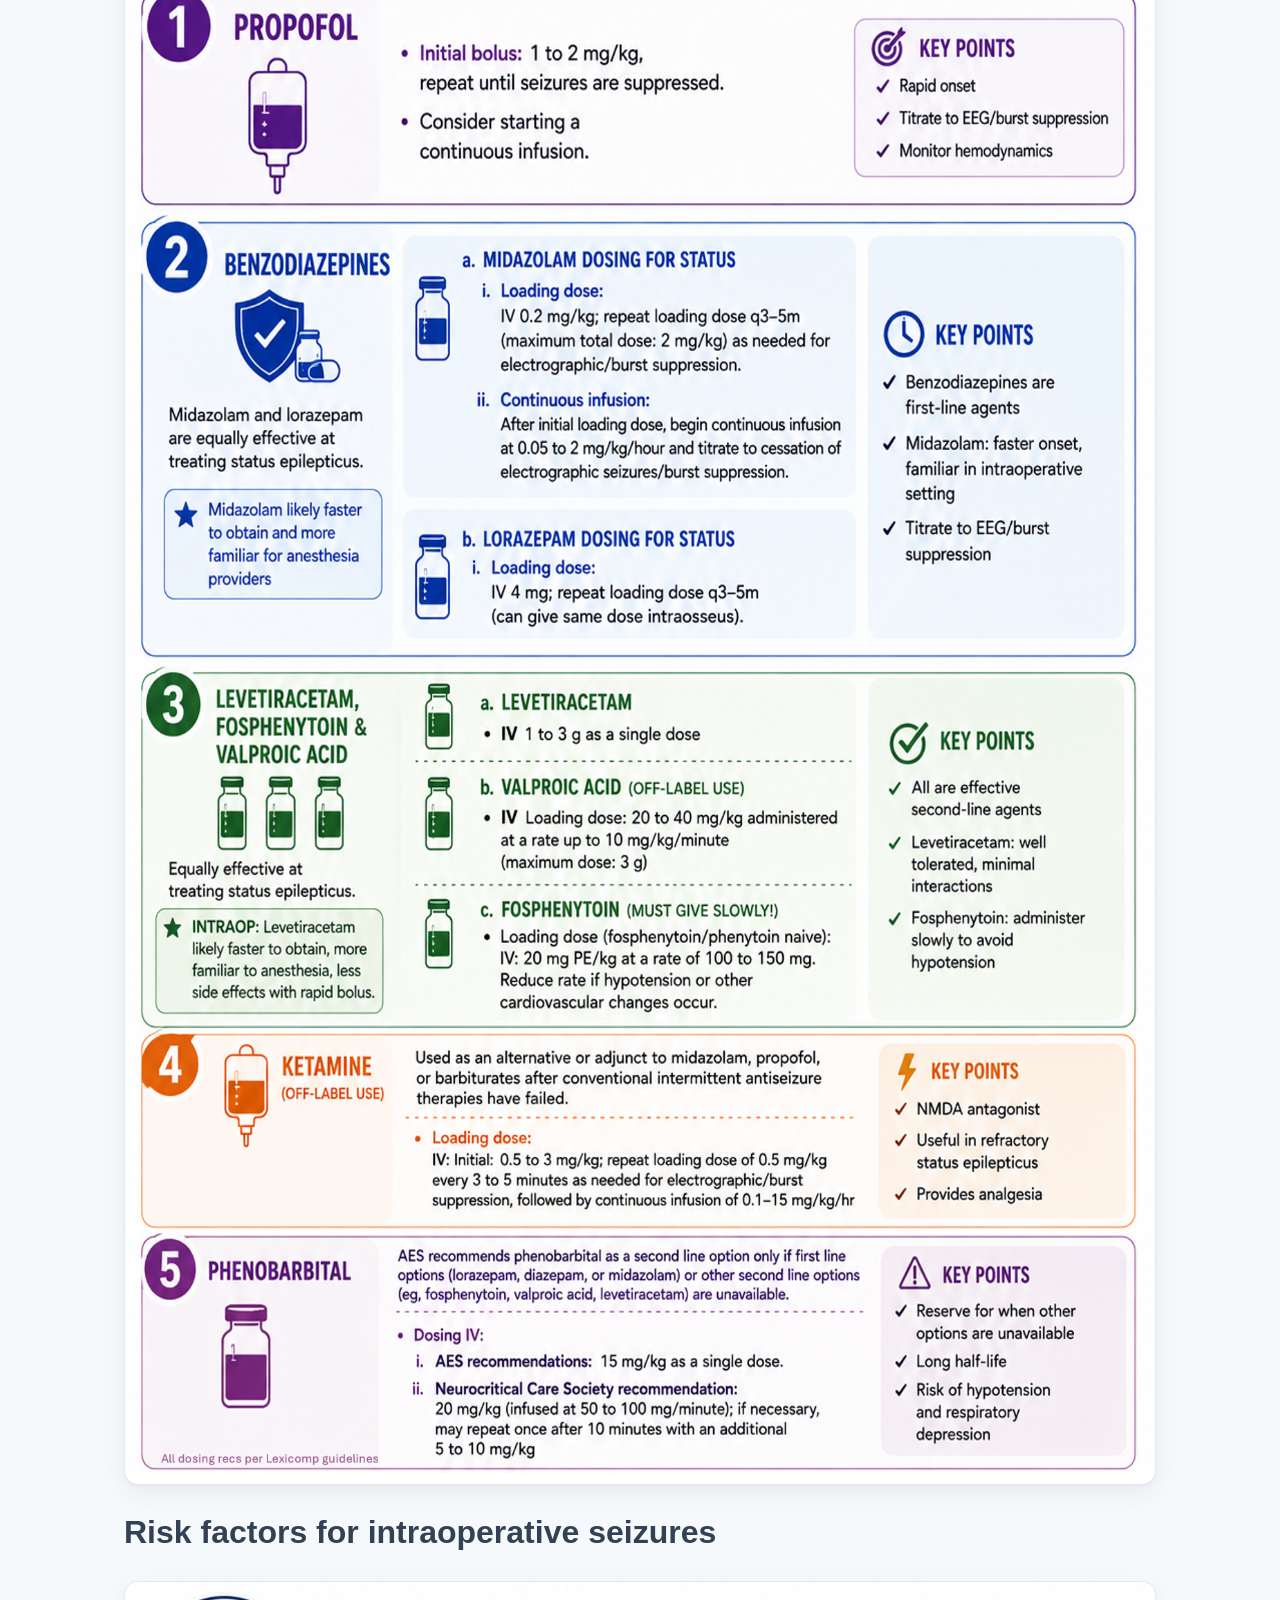
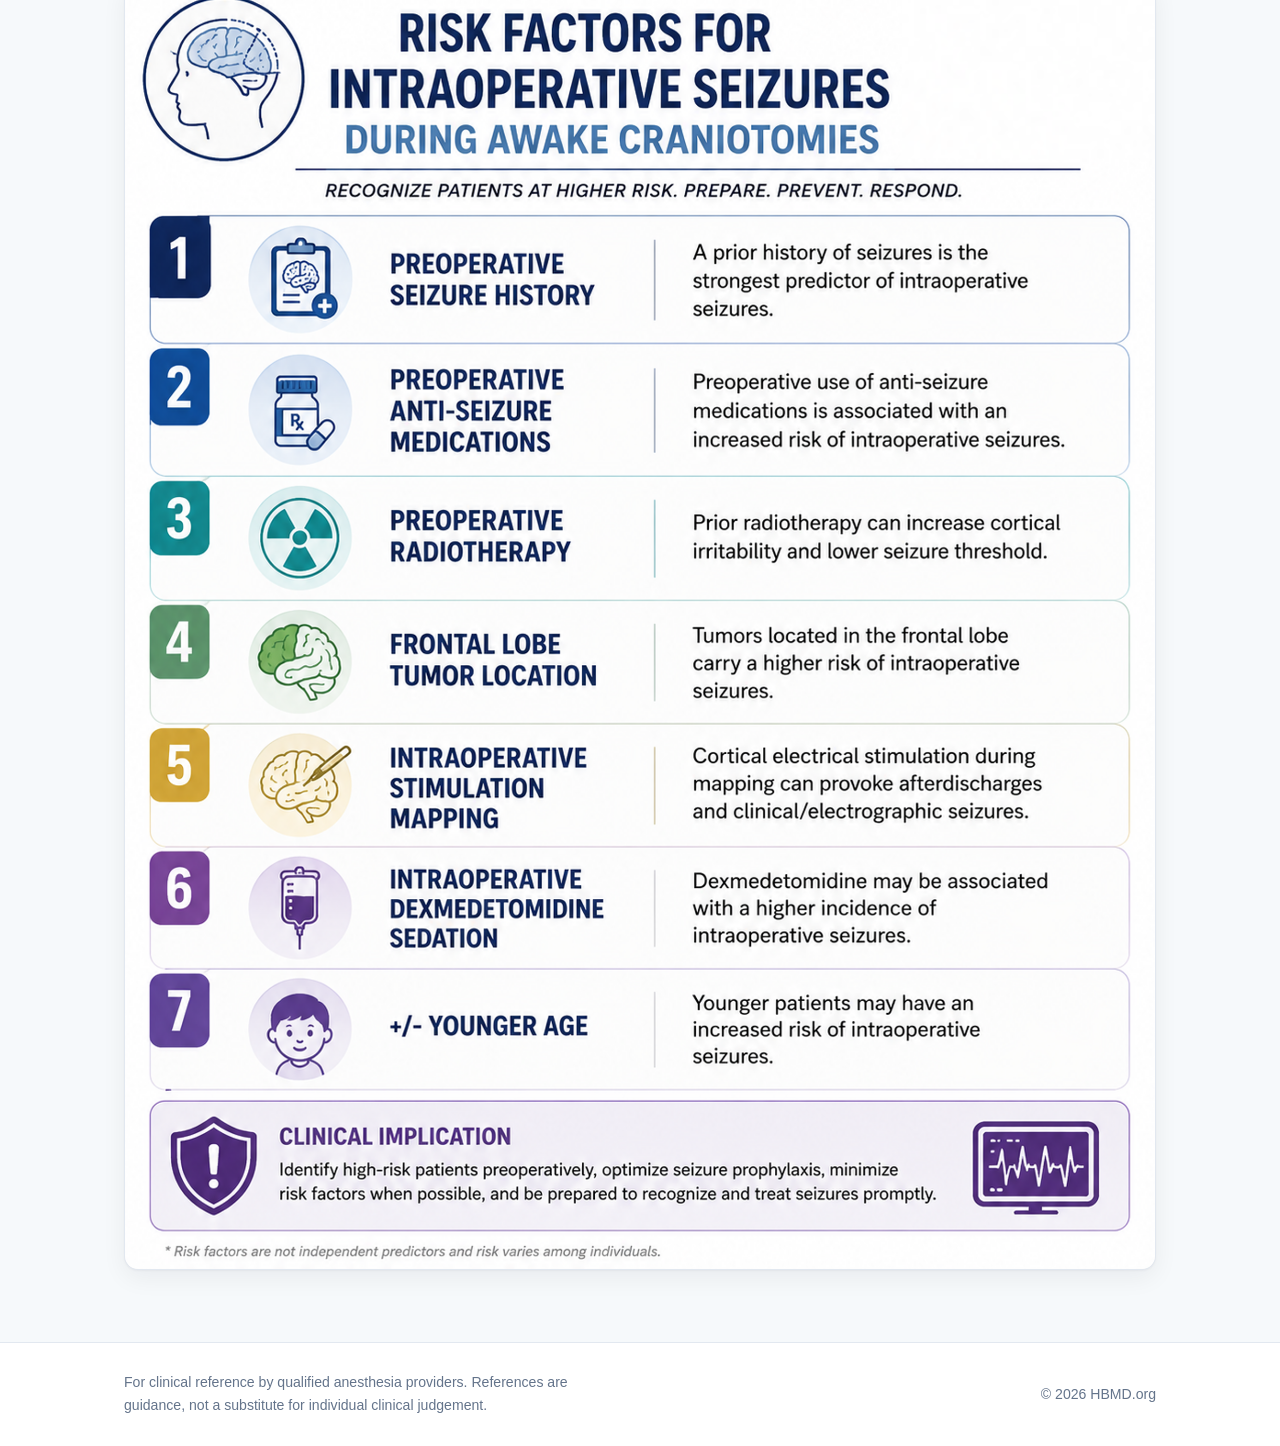
==== commit b8091302: "Add simulator" ====
--- a/index.html
+++ b/index.html
@@ -22,8 +22,21 @@
   </div>
 </header>
 
+<nav class="site-tabs">
+  <div class="container">
+    <a href="index.html" class="active">Seizure Management</a>
+    <a href="simulator.html">Simulator</a>
+  </div>
+</nav>
+
 <main>
   <div class="container">
+    <div class="simulator-promo">
+      <h2>Try the interactive crisis simulator</h2>
+      <p>Practice recognizing and managing a seizure during awake craniotomy, then rescuing the airway, on a live monitor-style simulator.</p>
+      <p class="credit">Simulator courtesy of <strong>Soowon Lee, MD, PhD</strong> — Department of Anesthesiology and Pain Medicine, Seoul National University Bundang Hospital.</p>
+      <a class="btn" href="simulator.html">Open the Simulator →</a>
+    </div>
     <h1>Intraoperative Seizure Management - Comprehensive</h1>
     <div class="protocol-images">
       <img src="assets/img/seizure-during-craniotomy.png" alt="#9 Seizure During Craniotomy reference card" />
--- a/assets/style.css
+++ b/assets/style.css
@@ -95,6 +95,41 @@
   letter-spacing: .08em;
 }
 
+/* ---------- Tabs ---------- */
+.site-tabs {
+  border-bottom: 1px solid var(--border);
+  background: var(--surface);
+}
+.site-tabs .container { display: flex; gap: 4px; }
+.site-tabs a {
+  display: inline-block;
+  padding: 14px 18px;
+  font-weight: 600;
+  font-size: .92rem;
+  color: var(--muted);
+  border-bottom: 3px solid transparent;
+}
+.site-tabs a:hover { color: var(--teal-700); text-decoration: none; }
+.site-tabs a.active { color: var(--teal-700); border-bottom-color: var(--teal-500); }
+
+/* ---------- Simulator promo ---------- */
+.simulator-promo {
+  margin: 0 0 40px;
+  padding: 22px 24px;
+  background: linear-gradient(135deg, var(--teal-050), #ffffff);
+  border: 1px solid var(--border);
+  border-radius: var(--radius);
+  box-shadow: var(--shadow-sm);
+}
+.simulator-promo h2 { margin: 0 0 6px; font-size: 1.15rem; }
+.simulator-promo p { margin: 0 0 4px; }
+.simulator-promo .credit { font-size: .85rem; color: var(--muted); }
+.simulator-promo .btn {
+  display: inline-block; margin-top: 12px; padding: 10px 18px;
+  background: var(--teal-600); color: #fff; border-radius: 10px; font-weight: 700;
+}
+.simulator-promo .btn:hover { background: var(--teal-700); text-decoration: none; }
+
 /* ---------- Hero ---------- */
 .hero {
   background:
